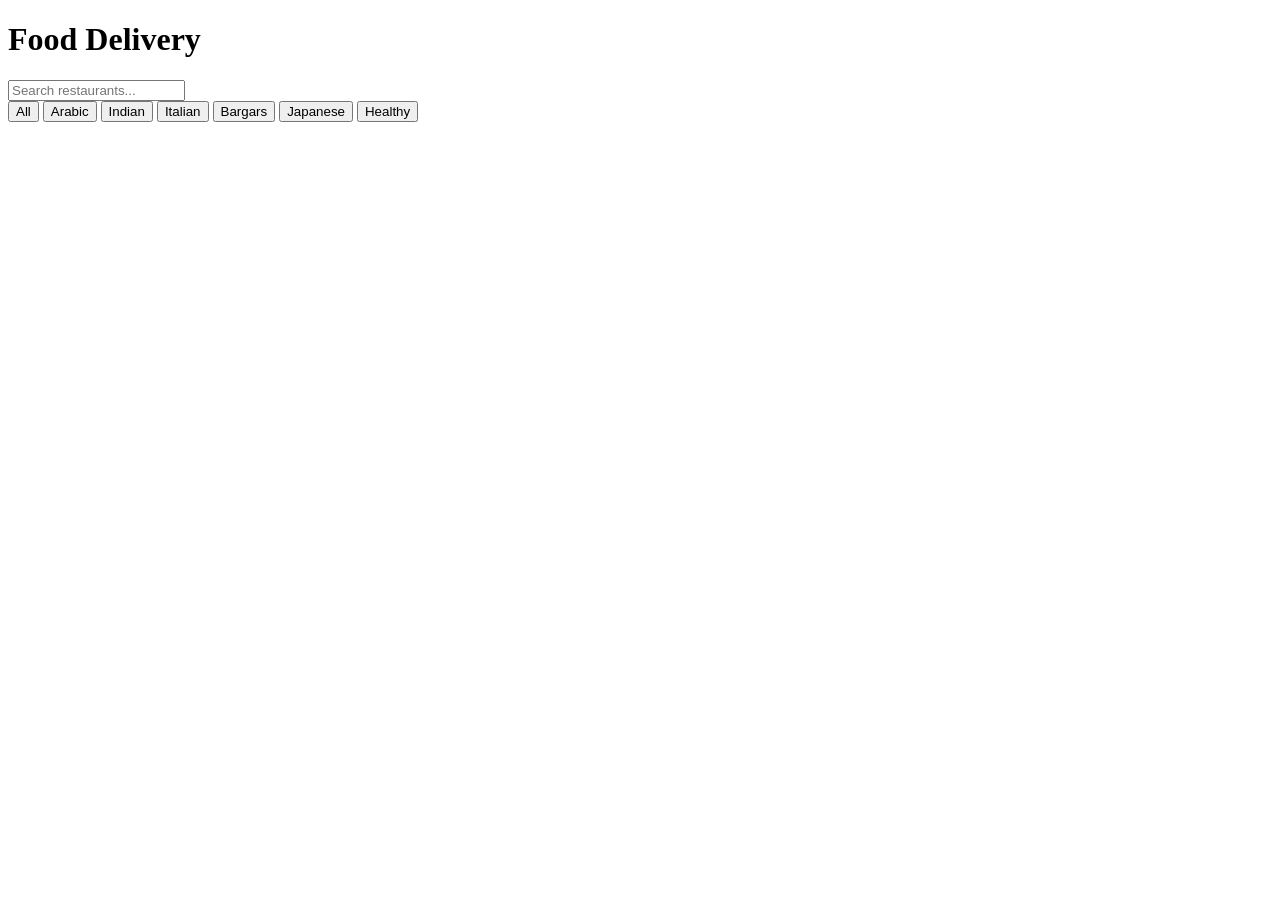
==== index.html @ a7e9cbe6 "Create Resturant Browse" ====
<!DOCTYPE html>
<html lang="en">
<head>
    <meta charset="UTF-8">
    <meta name="viewport" content="width=device-width, initial-scale=1.0">
    <title>Food Delivery</title>
</head>
<body>
    <header class="header">
        <div class="container">
            <h1 class="logo">
                Food Delivery
            </h1>

            <input
                type="text"
                id="searchInput"
                class="field"
                placeholder="Search restaurants..."
            >

        </div>
    </header>

    <section class="container">
        <div class="filter-container">
            <button class="chip chip--active">
                All
            </button>

            <button class="chip">
                Arabic
            </button>

             <button class="chip">
                Indian
            </button>

            <button class="chip">
                Italian
            </button>

            <button class="chip">
                Bargars
            </button>

            <button class="chip">
                Japanese
            </button>

            <button class="chip">
                Healthy
            </button>

        </div>

    </section>

    <div id="errorMessage"></div>

    <main class="container">

        <div id="restaurantContainer" class="restaurant-grid">


        </div>

    </main>
    
</body>
</html>
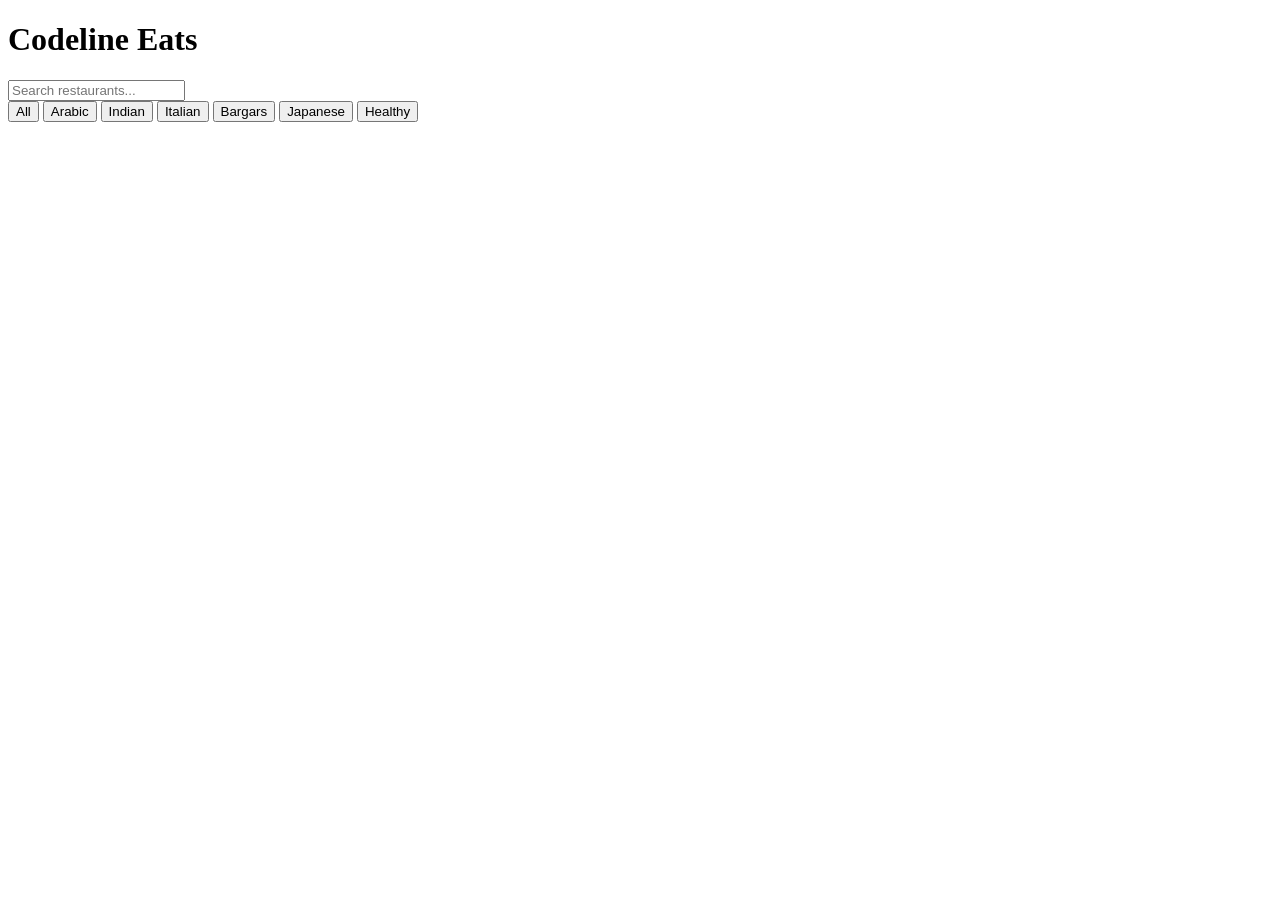
==== commit 6252cbba: "Create Resturant Browse" ====
--- a/index.html
+++ b/index.html
@@ -4,12 +4,13 @@
     <meta charset="UTF-8">
     <meta name="viewport" content="width=device-width, initial-scale=1.0">
     <title>Food Delivery</title>
+    
 </head>
 <body>
     <header class="header">
         <div class="container">
             <h1 class="logo">
-                Food Delivery
+                Codeline Eats
             </h1>
 
             <input
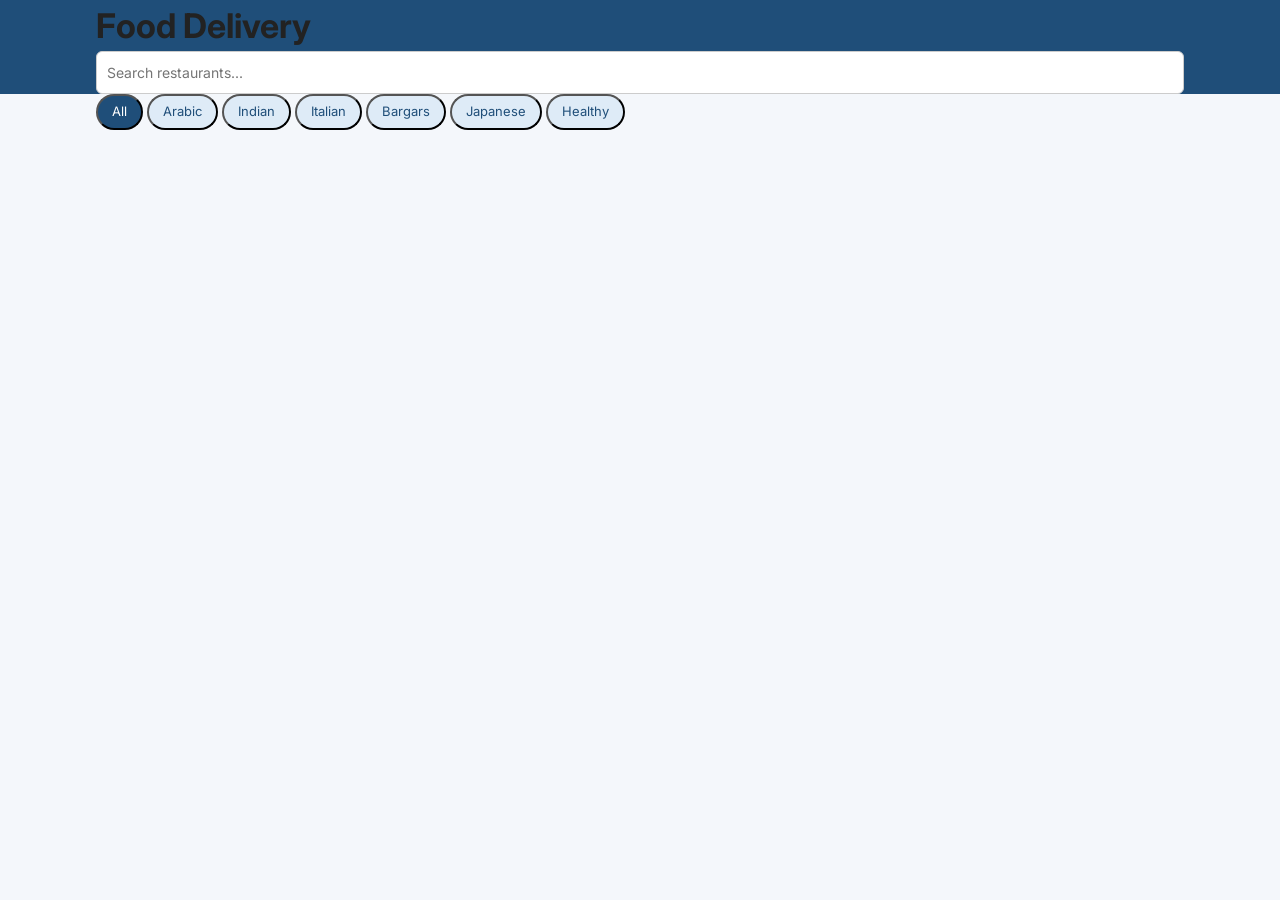
==== commit f883845a: "add style to header" ====
--- a/index.html
+++ b/index.html
@@ -4,13 +4,13 @@
     <meta charset="UTF-8">
     <meta name="viewport" content="width=device-width, initial-scale=1.0">
     <title>Food Delivery</title>
-    
+    <link href="style\style.css" rel="stylesheet"/>
 </head>
 <body>
     <header class="header">
         <div class="container">
             <h1 class="logo">
-                Codeline Eats
+                Food Delivery
             </h1>
 
             <input
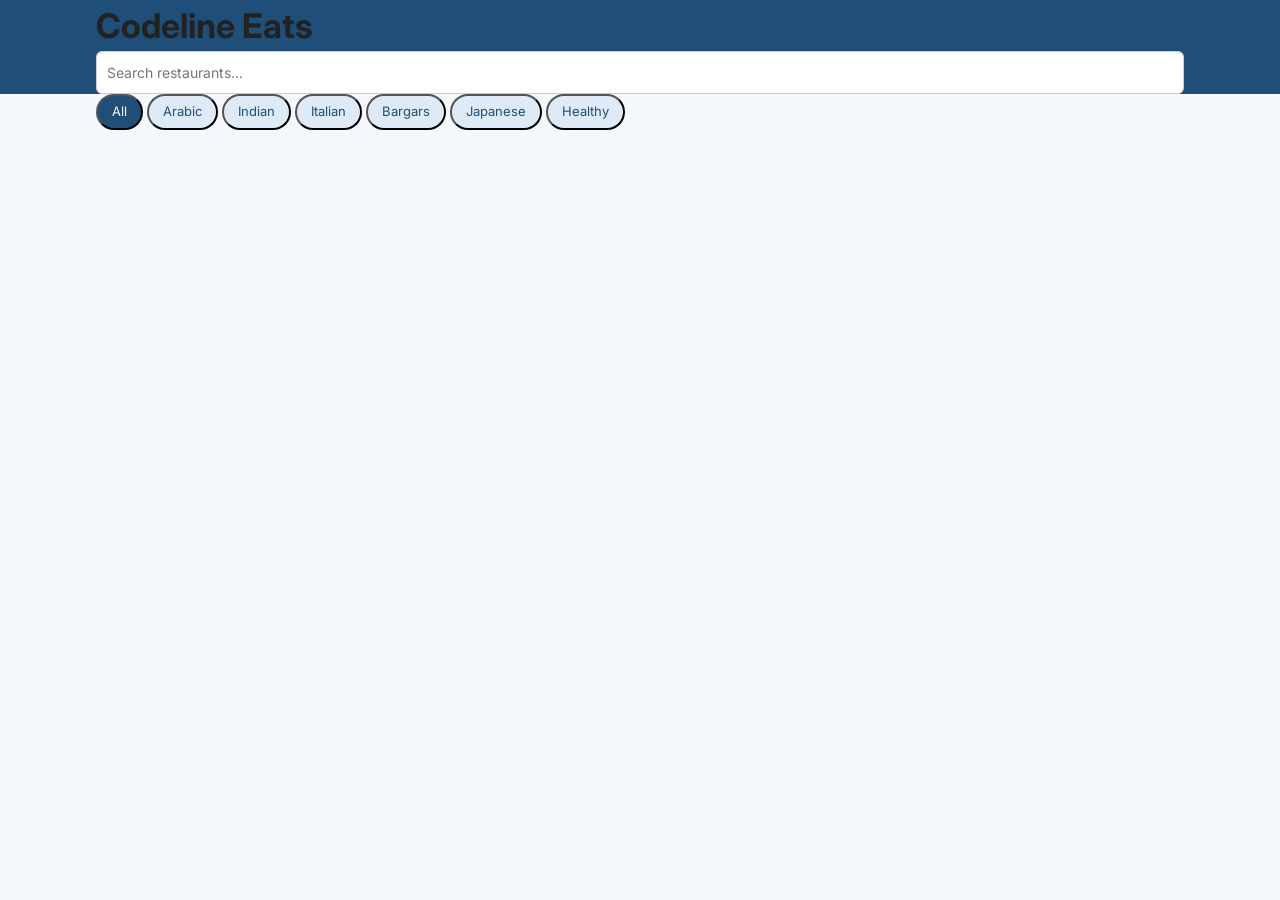
==== commit 85c7f0dc: "add style to header" ====
--- a/index.html
+++ b/index.html
@@ -4,13 +4,13 @@
     <meta charset="UTF-8">
     <meta name="viewport" content="width=device-width, initial-scale=1.0">
     <title>Food Delivery</title>
-    <link href="style\style.css" rel="stylesheet"/>
+    <link href="style\style.css" rel="stylesheet"/>    
 </head>
 <body>
     <header class="header">
         <div class="container">
             <h1 class="logo">
-                Food Delivery
+                Codeline Eats
             </h1>
 
             <input
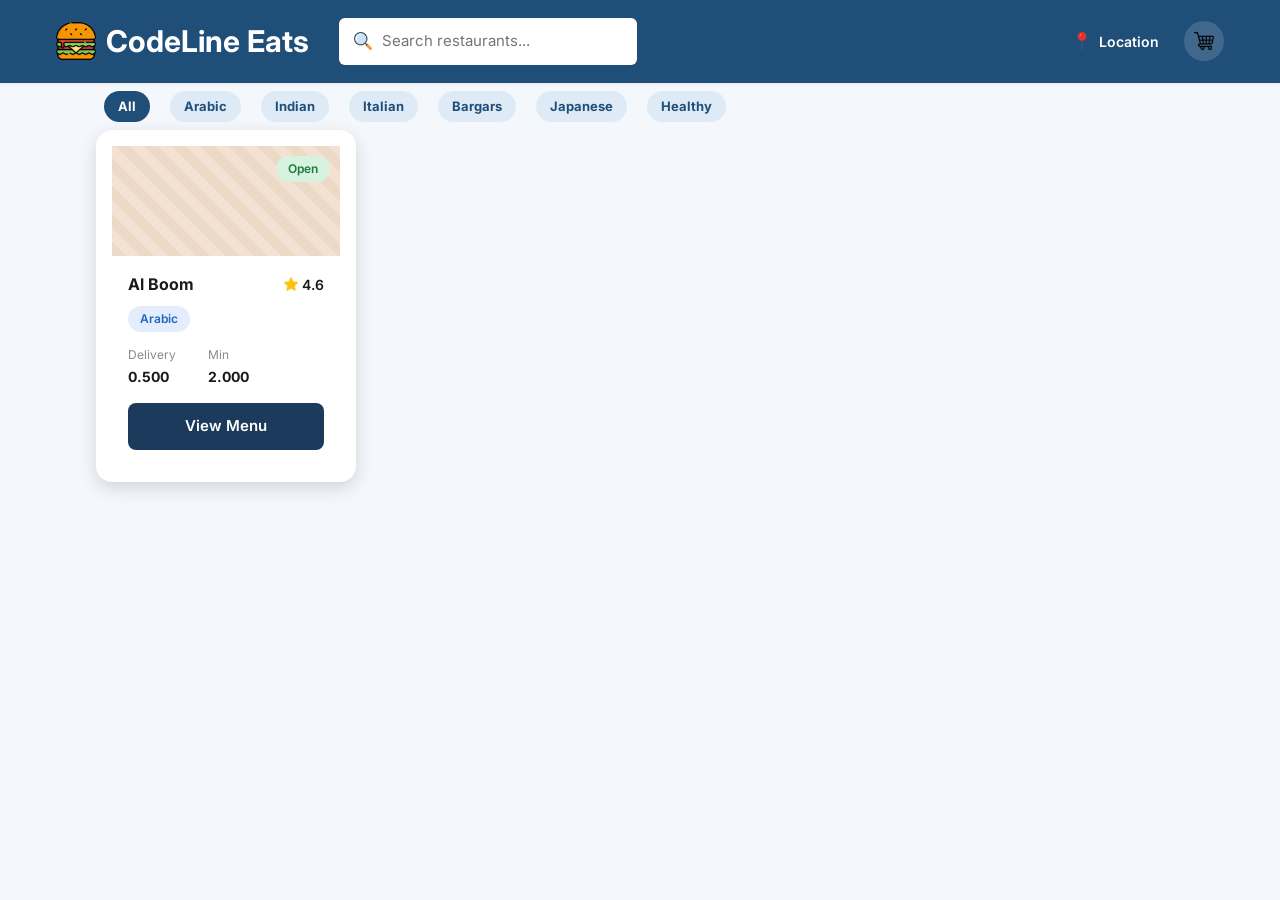
==== commit ea0a07a1: "update restaurant browse style" ====
--- a/index.html
+++ b/index.html
@@ -5,20 +5,42 @@
     <meta name="viewport" content="width=device-width, initial-scale=1.0">
     <title>Food Delivery</title>
     <link href="style\style.css" rel="stylesheet"/>    
+    <link href="style\restaurant.css" rel="stylesheet"/>    
 </head>
 <body>
+
     <header class="header">
         <div class="container">
-            <h1 class="logo">
-                Codeline Eats
-            </h1>
 
-            <input
-                type="text"
-                id="searchInput"
-                class="field"
-                placeholder="Search restaurants..."
-            >
+            <!-- Left -->
+            <div class="header-left">
+                <div class="logo">
+                    <img src="images\burger.png" alt="logo">
+                    <span>CodeLine Eats</span>
+                </div>
+
+                <div class="search-wrapper">
+                    <div class="search-bar">
+                        <img class="search-icon" src="images\search.png">
+                        <input class="search-input" placeholder="Search restaurants...">
+                    </div>
+                </div>
+            </div>
+
+
+            <!-- Right -->
+            <div class="header-actions">
+
+                <div class="location-picker">
+                    <img class="action-icon" src="images/pin.png">
+                    <span>Location</span>
+                </div>
+
+                <button class="cart-btn">
+                    <img src="images/shopping-cart.png" alt="shping cart">
+                </button>
+
+            </div>
 
         </div>
     </header>
@@ -59,14 +81,39 @@
 
     <div id="errorMessage"></div>
 
-    <main class="container">
+    <main class="container restaurant-grid" id="container">
+        
+        <div class="card" id="card">
+            <div class="card-image">
+                <span class="badge-open">Open</span>
+            </div>
+            <div class="card-body">
+                <div class="title-row">
+                    <p class="title">Al Boom</p>
+                    <div class="rating">
+                        <img src="images\star.png" alt="star" class="star-icon">
+                        <span>4.6</span>
+                    </div>
+                </div>
 
-        <div id="restaurantContainer" class="restaurant-grid">
+                <span class="badge-category">Arabic</span>
 
+                <div class="stats-row">
+                    <div>
+                        <p class="stat-label">Delivery</p>
+                        <p class="stat-value">0.500</p>
+                    </div>
+                    <div>
+                        <p class="stat-label">Min</p>
+                        <p class="stat-value">2.000</p>
+                    </div>
+                </div>
 
+                <button class="btn-menu">View Menu</button>
+            </div>
         </div>
 
     </main>
     
 </body>
-</html>+</html> 
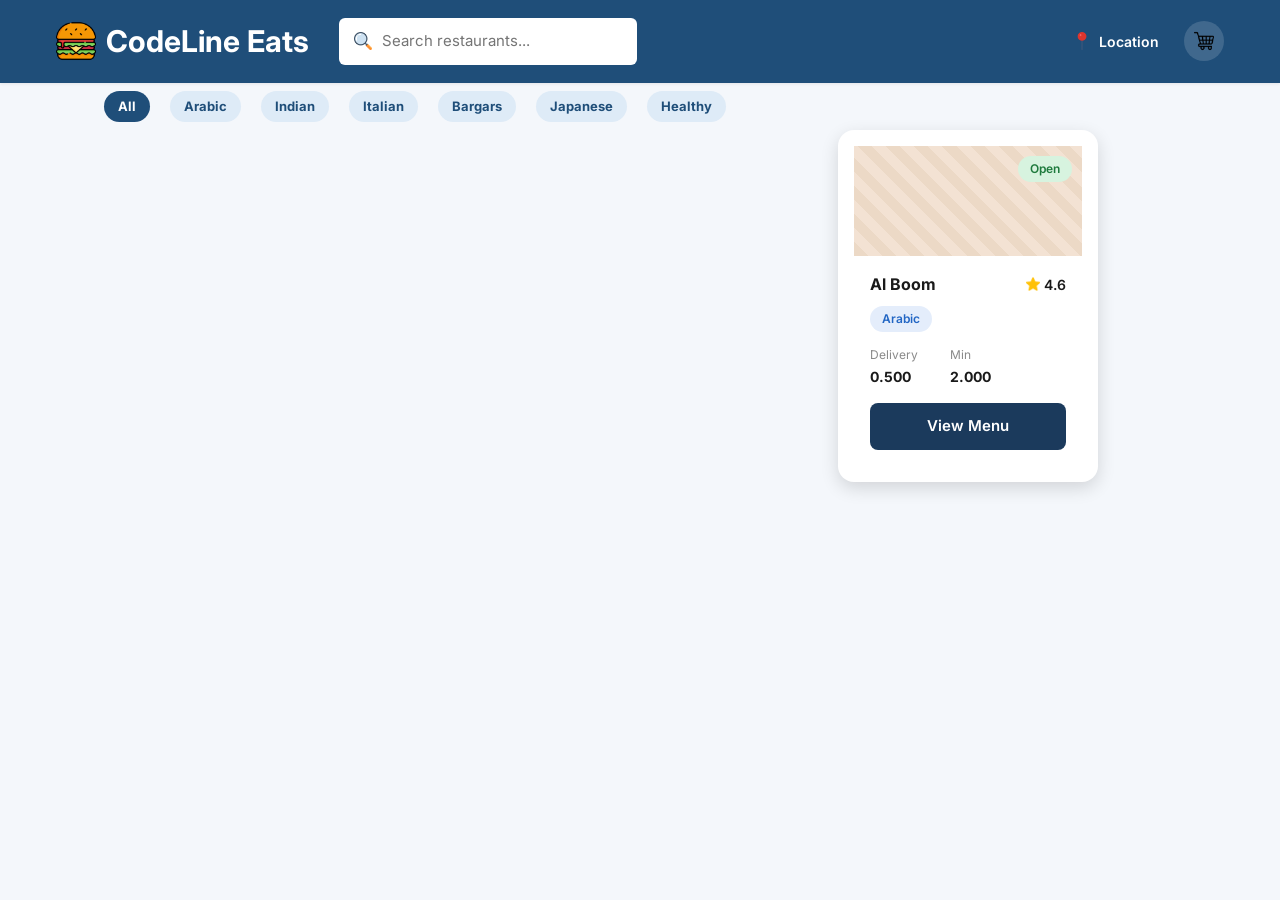
==== commit aa8ec1a4: "update restaurant browse style" ====
--- a/index.html
+++ b/index.html
@@ -78,11 +78,33 @@
         </div>
 
     </section>
+    
 
-    <div id="errorMessage"></div>
+    
 
     <main class="container restaurant-grid" id="container">
+
+       <!-==========================
+                 Loading
+        =========================== ->
+        <div id="restaurant-container">
+            <div id="loading" class="loading">
+                <div class="spinner"></div>
+            </div>
+
+            <p id="message" class="message"></p>
+
+            <div id="restaurants"></div>
+        </div>
+
+        <!-- ===========================
+                 Error
+         =========================== -->
+        <div id="errorMessage"></div>
         
+       <!--===========================
+                  Successful
+         =========================== -->
         <div class="card" id="card">
             <div class="card-image">
                 <span class="badge-open">Open</span>
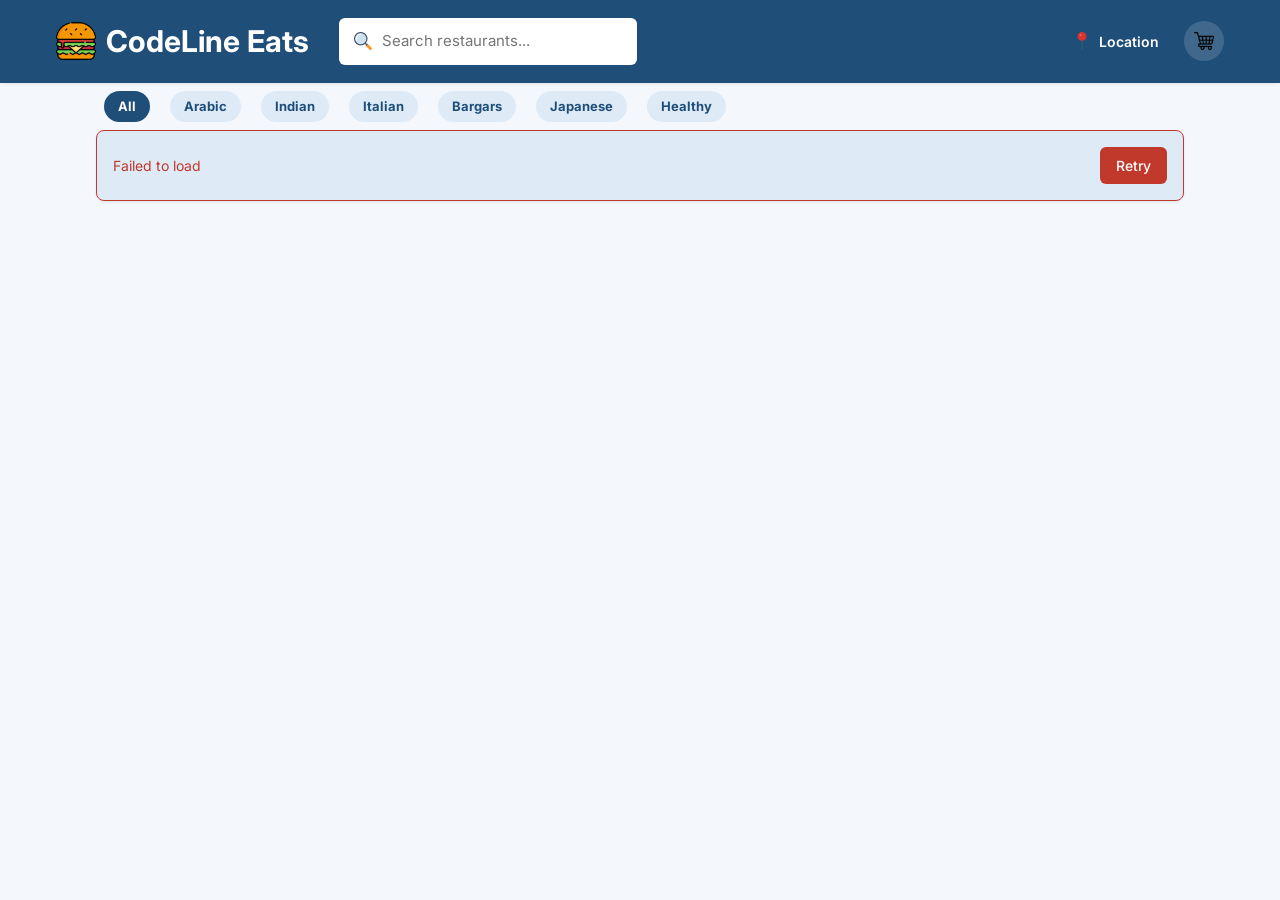
==== commit 7a827b14: "place order" ====
--- a/index.html
+++ b/index.html
@@ -3,9 +3,9 @@
 <head>
     <meta charset="UTF-8">
     <meta name="viewport" content="width=device-width, initial-scale=1.0">
-    <title>Food Delivery</title>
-    <link href="style\style.css" rel="stylesheet"/>    
-    <link href="style\restaurant.css" rel="stylesheet"/>    
+    <title>CodeLine Eats</title>
+    <link href="style/style.css" rel="stylesheet"/>    
+    <link href="style/restaurant.css" rel="stylesheet"/>    
 </head>
 <body>
 
@@ -22,7 +22,7 @@
                 <div class="search-wrapper">
                     <div class="search-bar">
                         <img class="search-icon" src="images\search.png">
-                        <input class="search-input" placeholder="Search restaurants...">
+                        <input class="search-input" id="searchInput" placeholder="Search restaurants...">
                     </div>
                 </div>
             </div>
@@ -47,31 +47,31 @@
 
     <section class="container">
         <div class="filter-container">
-            <button class="chip chip--active">
+            <button class="chip chip--active" data-cuisine="All">
                 All
             </button>
 
-            <button class="chip">
+            <button class="chip" data-cuisine="Arabic">
                 Arabic
             </button>
 
-             <button class="chip">
+             <button class="chip" data-cuisine="Indian">
                 Indian
             </button>
 
-            <button class="chip">
+            <button class="chip" data-cuisine="Italian">
                 Italian
             </button>
 
-            <button class="chip">
+            <button class="chip" data-cuisine="Bargars">
                 Bargars
             </button>
 
-            <button class="chip">
+            <button class="chip" data-cuisine="Japanese">
                 Japanese
             </button>
 
-            <button class="chip">
+            <button class="chip" data-cuisine="Healthy">
                 Healthy
             </button>
 
@@ -80,62 +80,34 @@
     </section>
     
 
-    
-
     <main class="container restaurant-grid" id="container">
 
-       <!-==========================
+        <div id="errorMessage" class="message"></div>
+        
+        </main>
+
+    <main class="container restaurant-grid" id="restaurantContainer">
+
+       <!-- ==========================
                  Loading
-        =========================== ->
-        <div id="restaurant-container">
-            <div id="loading" class="loading">
-                <div class="spinner"></div>
-            </div>
+        =========================== -->
+        
 
-            <p id="message" class="message"></p>
-
-            <div id="restaurants"></div>
-        </div>
 
         <!-- ===========================
                  Error
          =========================== -->
-        <div id="errorMessage"></div>
+        <div id="errorMessage" class="message"></div>
         
        <!--===========================
                   Successful
          =========================== -->
-        <div class="card" id="card">
-            <div class="card-image">
-                <span class="badge-open">Open</span>
-            </div>
-            <div class="card-body">
-                <div class="title-row">
-                    <p class="title">Al Boom</p>
-                    <div class="rating">
-                        <img src="images\star.png" alt="star" class="star-icon">
-                        <span>4.6</span>
-                    </div>
-                </div>
-
-                <span class="badge-category">Arabic</span>
-
-                <div class="stats-row">
-                    <div>
-                        <p class="stat-label">Delivery</p>
-                        <p class="stat-value">0.500</p>
-                    </div>
-                    <div>
-                        <p class="stat-label">Min</p>
-                        <p class="stat-value">2.000</p>
-                    </div>
-                </div>
-
-                <button class="btn-menu">View Menu</button>
-            </div>
-        </div>
+         
+        
 
     </main>
-    
+    <script src="api.js"></script>
+    <script src="app.js"></script>
+
 </body>
-</html> +</html>
--- a/style/style.css
+++ b/style/style.css
@@ -0,0 +1,482 @@
+/* ======================================================
+   DESIGN SYSTEM
+   Food Delivery Platform
+====================================================== */
+
+/* Google Font */
+@import url('https://fonts.googleapis.com/css2?family=Inter:wght@400;600;700&display=swap');
+
+/* ======================================================
+   1. DESIGN TOKENS
+====================================================== */
+
+:root{
+
+    /* Colors */
+    --brand:#1F4E79;
+    --brand-mid:#2E75B6;
+    --brand-tint:#DEEBF7;
+
+    --accent:#C55A11;
+    --success:#548235;
+    --danger:#C0392B;
+
+    --ink:#222222;
+    --muted:#595959;
+
+    --surface:#FFFFFF;
+    --bg:#F4F7FB;
+
+    /* Typography */
+    --fs-cap:12px;
+    --fs-body:14px;
+    --fs-lg:16px;
+    --fs-h3:20px;
+    --fs-h2:26px;
+    --fs-h1:34px;
+
+    /* Spacing */
+    --space-1:4px;
+    --space-2:8px;
+    --space-3:12px;
+    --space-4:16px;
+    --space-5:24px;
+    --space-6:32px;
+    --space-7:48px;
+
+    /* Radius */
+    --radius:8px;
+    --radius-sm:6px;
+    --radius-pill:999px;
+
+    /* Shadows */
+    --shadow:0 1px 3px rgba(0,0,0,.08);
+    --shadow-lg:0 6px 18px rgba(0,0,0,.14);
+
+}
+
+/* ======================================================
+   2. GLOBAL RESET
+====================================================== */
+
+*{
+    margin:0;
+    padding:0;
+    box-sizing:border-box;
+}
+
+html{
+    scroll-behavior:smooth;
+}
+
+body{
+
+    font-family:'Inter',system-ui,sans-serif;
+    font-size:var(--fs-body);
+    line-height:1.5;
+
+    background:var(--bg);
+    color:var(--ink);
+
+}
+
+img{
+    max-width:100%;
+    display:block;
+}
+
+a{
+    color:inherit;
+    text-decoration:none;
+}
+
+button,
+input{
+    font:inherit;
+}
+
+ul{
+    list-style:none;
+}
+
+/* ======================================================
+   3. TYPOGRAPHY
+====================================================== */
+
+h1{
+    font-size:var(--fs-h1);
+    font-weight:700;
+}
+
+h2{
+    font-size:var(--fs-h2);
+    font-weight:700;
+}
+
+h3{
+    font-size:var(--fs-h3);
+    font-weight:600;
+}
+
+p{
+    color:var(--muted);
+}
+
+.caption{
+    font-size:var(--fs-cap);
+}
+
+/* ======================================================
+   4. CONTAINER
+====================================================== */
+
+.container{
+
+    width:min(1120px,100%);
+    margin:auto;
+    padding-inline:var(--space-4);
+
+}
+
+/* ======================================================
+   5. BUTTONS
+====================================================== */
+
+.btn{
+
+    display:inline-flex;
+    align-items:center;
+    justify-content:center;
+
+    padding:10px 18px;
+
+    border:none;
+    border-radius:var(--radius-sm);
+
+    cursor:pointer;
+
+    font-weight:600;
+
+    transition:.3s;
+
+}
+
+.btn--primary{
+
+    background:var(--brand);
+    color:white;
+
+}
+
+.btn--primary:hover{
+
+    background:#1b456b;
+
+}
+
+.btn--ghost{
+
+    background:transparent;
+    color:var(--brand);
+
+    border:1px solid var(--brand);
+
+}
+
+.btn--ghost:hover{
+
+    background:var(--brand-tint);
+
+}
+
+/* ======================================================
+   6. CARD
+====================================================== */
+
+.card{
+
+    background:var(--surface);
+
+    padding:16px;
+
+    border-radius:var(--radius);
+
+    box-shadow:var(--shadow);
+
+    transition:.3s;
+
+}
+
+.card:hover{
+
+    transform:translateX(-3px);
+
+    box-shadow:var(--shadow-lg);
+
+}
+
+/* ======================================================
+   7. CHIP
+====================================================== */
+
+.chip{
+
+    display:inline-flex;
+    align-items:center;
+    padding:6px 14px;
+    margin: var(--space-2);
+    border: 0px;
+    border-radius:var(--radius-pill);
+
+    background:var(--brand-tint);
+
+    color:var(--brand);
+    font-weight: bold;
+
+    cursor:pointer;
+
+    font-size:13px;
+
+}
+
+.chip--active{
+
+    background:var(--brand);
+
+    color:white;
+
+}
+
+/* ======================================================
+   8. INPUT
+====================================================== */
+
+.field{
+
+    width:100%;
+
+    padding:10px;
+
+    border:1px solid #ccc;
+
+    border-radius:var(--radius-sm);
+
+    outline:none;
+
+    transition:.3s;
+
+}
+
+.field:focus{
+
+    border-color:var(--brand-mid);
+
+    box-shadow:0 0 0 3px rgba(46,117,182,.2);
+
+}
+
+/* ======================================================
+   9. BADGES
+====================================================== */
+
+.badge{
+
+    display:inline-block;
+
+    padding:4px 10px;
+
+    border-radius:var(--radius-pill);
+
+    font-size:12px;
+
+    font-weight:600;
+
+}
+
+.badge--success{
+
+    background:#EAF5E2;
+
+    color:var(--success);
+
+}
+
+.badge--danger{
+
+    background:#FCEAE8;
+
+    color:var(--danger);
+
+}
+
+.badge--accent{
+
+    background:#FBE8DA;
+
+    color:var(--accent);
+
+}
+
+/* ======================================================
+   10. BANNERS
+====================================================== */
+
+.banner{
+
+    width:100%;
+
+    padding:14px 18px;
+
+    display:flex;
+    justify-content:space-between;
+    align-items:center;
+
+    border-radius:var(--radius);
+
+}
+
+.banner--error{
+
+    background:#fdecea;
+
+    color:var(--danger);
+
+}
+
+.banner--info{
+
+    background:var(--brand-tint);
+
+    color:var(--brand);
+
+}
+
+.banner button{
+
+    background:none;
+    border:none;
+    cursor:pointer;
+    font-size:20px;
+
+}
+
+/* ======================================================
+   11. SKELETON
+====================================================== */
+
+.skeleton{
+
+    height:20px;
+
+    border-radius:var(--radius);
+
+    background:linear-gradient(
+        90deg,
+        #eeeeee 25%,
+        #f7f7f7 50%,
+        #eeeeee 75%
+    );
+
+    background-size:200% 100%;
+
+    animation:loading 1.2s infinite;
+
+}
+
+@keyframes loading{
+
+    from{
+        background-position:200% 0;
+    }
+
+    to{
+        background-position:-200% 0;
+    }
+
+}
+
+/* ======================================================
+   12. EMPTY STATE
+====================================================== */
+
+/* Make sure error banners and empty states span full-width across the grid columns */
+.error-wrapper, 
+.empty-state {
+    grid-column: 1 / -1; 
+    width: 100%;
+    display: flex;
+    justify-content: center;
+    align-items: center;
+    padding: 40px 20px;
+}
+
+/* Base styles for your error banner */
+.error-banner {
+    background-color: #fef2f2;
+    border: 1px solid #fee2e2;
+    color: #991b1b;
+    padding: 16px 24px;
+    border-radius: var(--radius, 8px);
+    display: flex;
+    align-items: center;
+    gap: 16px;
+}
+
+.retry-btn {
+    background-color: #dc2626;
+    color: white;
+    border: none;
+    padding: 6px 12px;
+    border-radius: 4px;
+    cursor: pointer;
+    font-weight: 500;
+    transition: background 0.2s;
+}
+
+.retry-btn:hover {
+    background-color: #b91c1c;
+}
+
+/* ======================================================
+   13. UTILITIES
+====================================================== */
+
+.text-center{
+    text-align:center;
+}
+
+.mt-4{
+    margin-top:var(--space-4);
+}
+
+.mt-5{
+    margin-top:var(--space-5);
+}
+
+.mb-4{
+    margin-bottom:var(--space-4);
+}
+
+.flex{
+    display:flex;
+}
+
+.flex-between{
+
+    display:flex;
+    justify-content:space-between;
+    align-items:center;
+
+}
+
+.grid{
+
+    display:grid;
+    gap:var(--space-4);
+
+}
+
+
+
+
+
--- a/style/restaurant.css
+++ b/style/restaurant.css
@@ -0,0 +1,438 @@
+
+:root{
+
+    /* Colors */
+    --brand:#1F4E79;
+    --brand-mid:#2E75B6;
+    --brand-tint:#DEEBF7;
+
+    --accent:#C55A11;
+    --success:#548235;
+    --danger:#C0392B;
+
+    --ink:#222222;
+    --muted:#595959;
+    --gray:#d8d8d8;
+    --light-gray:#b1b1b1;
+
+
+
+    --surface:#FFFFFF;
+    --bg:#F4F7FB;
+
+    /* Typography */
+    --fs-cap:12px;
+    --fs-body:14px;
+    --fs-lg:16px;
+    --fs-h3:20px;
+    --fs-h2:26px;
+    --fs-h1:34px;
+
+    /* Spacing */
+    --space-1:4px;
+    --space-2:8px;
+    --space-3:12px;
+    --space-4:16px;
+    --space-5:24px;
+    --space-6:32px;
+    --space-7:48px;
+
+    /* Radius */
+    --radius:8px;
+    --radius-sm:6px;
+    --radius-pill:999px;
+
+    /* Shadows */
+    --shadow:0 1px 3px rgba(0,0,0,.08);
+    --shadow-lg:0 6px 18px rgba(0,0,0,.14);
+
+}
+
+
+header{
+    background:var(--brand);
+    padding:18px 40px;
+    box-shadow:var(--shadow);
+}
+
+
+.header .container{
+    display:flex;
+    align-items:center;
+    justify-content:space-between;
+    width:100%;
+}
+
+
+/* LEFT SIDE */
+.header-left{
+    display:flex;
+    align-items:center;
+    gap:30px;
+}
+
+
+/* Logo */
+.logo{
+    display:flex;
+    align-items:center;
+    gap:10px;
+
+    color:white;
+    font-size:30px;
+    font-weight:700;
+}
+
+.logo img{
+    width:40px;
+}
+
+
+/* Search */
+.search-wrapper{
+    display:flex;
+}
+
+
+.search-bar{
+    width:100%;
+    
+    background:white;
+    border-radius:var(--radius-sm);
+    display:flex;
+    align-items:center;
+    padding:12px 15px;
+}
+
+
+.search-icon{
+    width:18px;
+    height:18px;
+    margin-right:10px;
+}
+
+
+.search-input{
+    width:100%;
+    border:none;
+    outline:none;
+    font-size:15px;
+}
+
+
+/* RIGHT SIDE */
+.header-actions{
+
+    display:flex;
+    align-items:center;
+    gap:25px;
+
+    color:white;
+    font-weight:600;
+}
+
+/*location*/
+.location-picker{
+
+    display:flex;
+    align-items:center;
+    gap:8px;
+
+}
+
+.action-icon{
+    width:18px;
+    height:18px;
+}
+
+
+/* Cart */
+
+.cart-btn{
+
+    width:40px;
+    height:40px;
+
+    border-radius:50%;
+    border:none;
+
+    background:rgba(255,255,255,.15);
+
+    color:white;
+
+    cursor:pointer;
+
+    display:flex;
+    align-items:center;
+    justify-content:center;
+
+}
+.cart-btn img{
+    width: 20px;
+}
+
+
+.cart-btn:hover{
+
+    background:white;
+    color:var(--brand);
+
+}
+
+
+
+/* ===========================
+   Restaurant Gid
+=========================== */
+
+.restaurant-grid{
+    display: grid;
+    grid-template-columns: repeat(auto-fit,minmax(200px,1fr));
+    gap: 25px;
+    margin-bottom: 50px;
+    
+}
+
+
+
+/* ===========================
+   Restaurant Card
+=========================== */
+
+.card {
+  width: 260px;
+  background: var(--surface);
+  border-radius:var(--space-4);
+  box-shadow: var(--shadow-lg);
+  overflow: hidden;
+}
+
+.card-image {
+  position: relative;
+  height: 110px;
+  background-color: #f3e2d3;
+  background-image: repeating-linear-gradient(
+    45deg,
+    #ecd9c6 0px,
+    #ecd9c6 10px,
+    #f3e2d3 10px,
+    #f3e2d3 20px
+  );
+}
+
+.badge-open {
+  position: absolute;
+  top: 10px;
+  right: 10px;
+  background: #d7f3df;
+  color: #1e7a3d;
+  font-size: 12px;
+  font-weight: 600;
+  padding: 4px 12px;
+  border-radius: 999px;
+}
+
+.badge-close {
+  position: absolute;
+  top: 10px;
+  right: 10px;
+  background: var(--gray);
+  color: var(--light-gray);
+  font-size: 12px;
+  font-weight: 600;
+  padding: 4px 12px;
+  border-radius: 999px;
+}
+
+.card-body {
+  padding:var(--space-4);
+}
+
+.title-row {
+  display: flex;
+  align-items: center;
+  justify-content: space-between;
+  margin-bottom: 10px;
+}
+
+.title {
+  font-size: 16px;
+  font-weight: 700;
+  color: #1a1a1a;
+  margin: 0;
+}
+
+.rating {
+  display: flex;
+  align-items: center;
+  gap: 4px;
+  font-size: 14px;
+  font-weight: 600;
+  color: #1a1a1a;
+}
+
+.star-icon{
+     width: 14px;
+     height: 14px;
+     object-fit: contain;
+    }
+
+.badge-category {
+  display: inline-block;
+  background: #e4edfb;
+  color: #2266c4;
+  font-size: 12px;
+  font-weight: 600;
+  padding: 4px 12px;
+  border-radius: var(--radius-pill);
+  margin-bottom: 14px;
+}
+
+.stats-row {
+  display: flex;
+  gap: 32px;
+  margin-bottom: 16px;
+}
+
+.stat-label {
+  font-size: 12px;
+  color: #8a8a8a;
+  margin: 0 0 2px;
+}
+
+.stat-value {
+  font-size: 14px;
+  font-weight: 700;
+  color: #1a1a1a;
+  margin: 0;
+}
+
+.btn-menu {
+  width: 100%;
+  background: var(--brand);
+  color: var(--surface);
+  border: none;
+  border-radius: 8px;
+  padding: 12px;
+  font-size: 15px;
+  font-weight: 600;
+  cursor: pointer;
+}
+
+.btn-close{
+  width: 100%;
+
+background: var(--gray);
+  color: var(--light-gray);
+  border: none;
+  border-radius: 8px;
+  padding: 12px;
+  font-size: 15px;
+  font-weight: 600;
+  cursor: pointer;
+}
+
+.btn-menu:hover {
+  background: #142c47;
+}
+
+/* =========================
+   Loading Skeleton
+========================= */
+
+.skeleton-card{
+    width:100%;
+    height:180px;
+    margin-bottom:var(--space-4);
+    border-radius:var(--radius);
+
+    background:linear-gradient(
+        90deg,
+        var(--brand-tint) 25%,
+        var(--surface) 50%,
+        var(--brand-tint) 75%
+    );
+
+    background-size:200% 100%;
+    animation:skeleton-loading 1.2s infinite;
+}
+
+@keyframes skeleton-loading{
+
+    0%{
+        background-position:200% 0;
+    }
+
+    100%{
+        background-position:-200% 0;
+    }
+
+}
+
+
+/* =========================
+   Error Banner
+========================= */
+
+.error-banner{
+
+    background:var(--brand-tint);
+    color:var(--danger);
+
+    border:1px solid var(--danger);
+
+    padding:var(--space-4);
+
+    border-radius:var(--radius);
+
+    box-shadow:var(--shadow);
+
+    display:flex;
+
+    justify-content:space-between;
+
+    align-items:center;
+
+}
+
+
+/* Retry Button */
+
+.retry-btn{
+
+    background:var(--danger);
+
+    color:var(--surface);
+
+    border:none;
+
+    padding:var(--space-2) var(--space-4);
+
+    border-radius:var(--radius-sm);
+
+    cursor:pointer;
+
+}
+
+.retry-btn:hover{
+
+    opacity:.9;
+
+}
+
+
+/* =========================
+   No Results
+========================= */
+
+.no-results{
+
+    text-align:center;
+
+    color:var(--muted);
+
+    font-size:var(--fs-lg);
+
+    padding:var(--space-5);
+
+}
